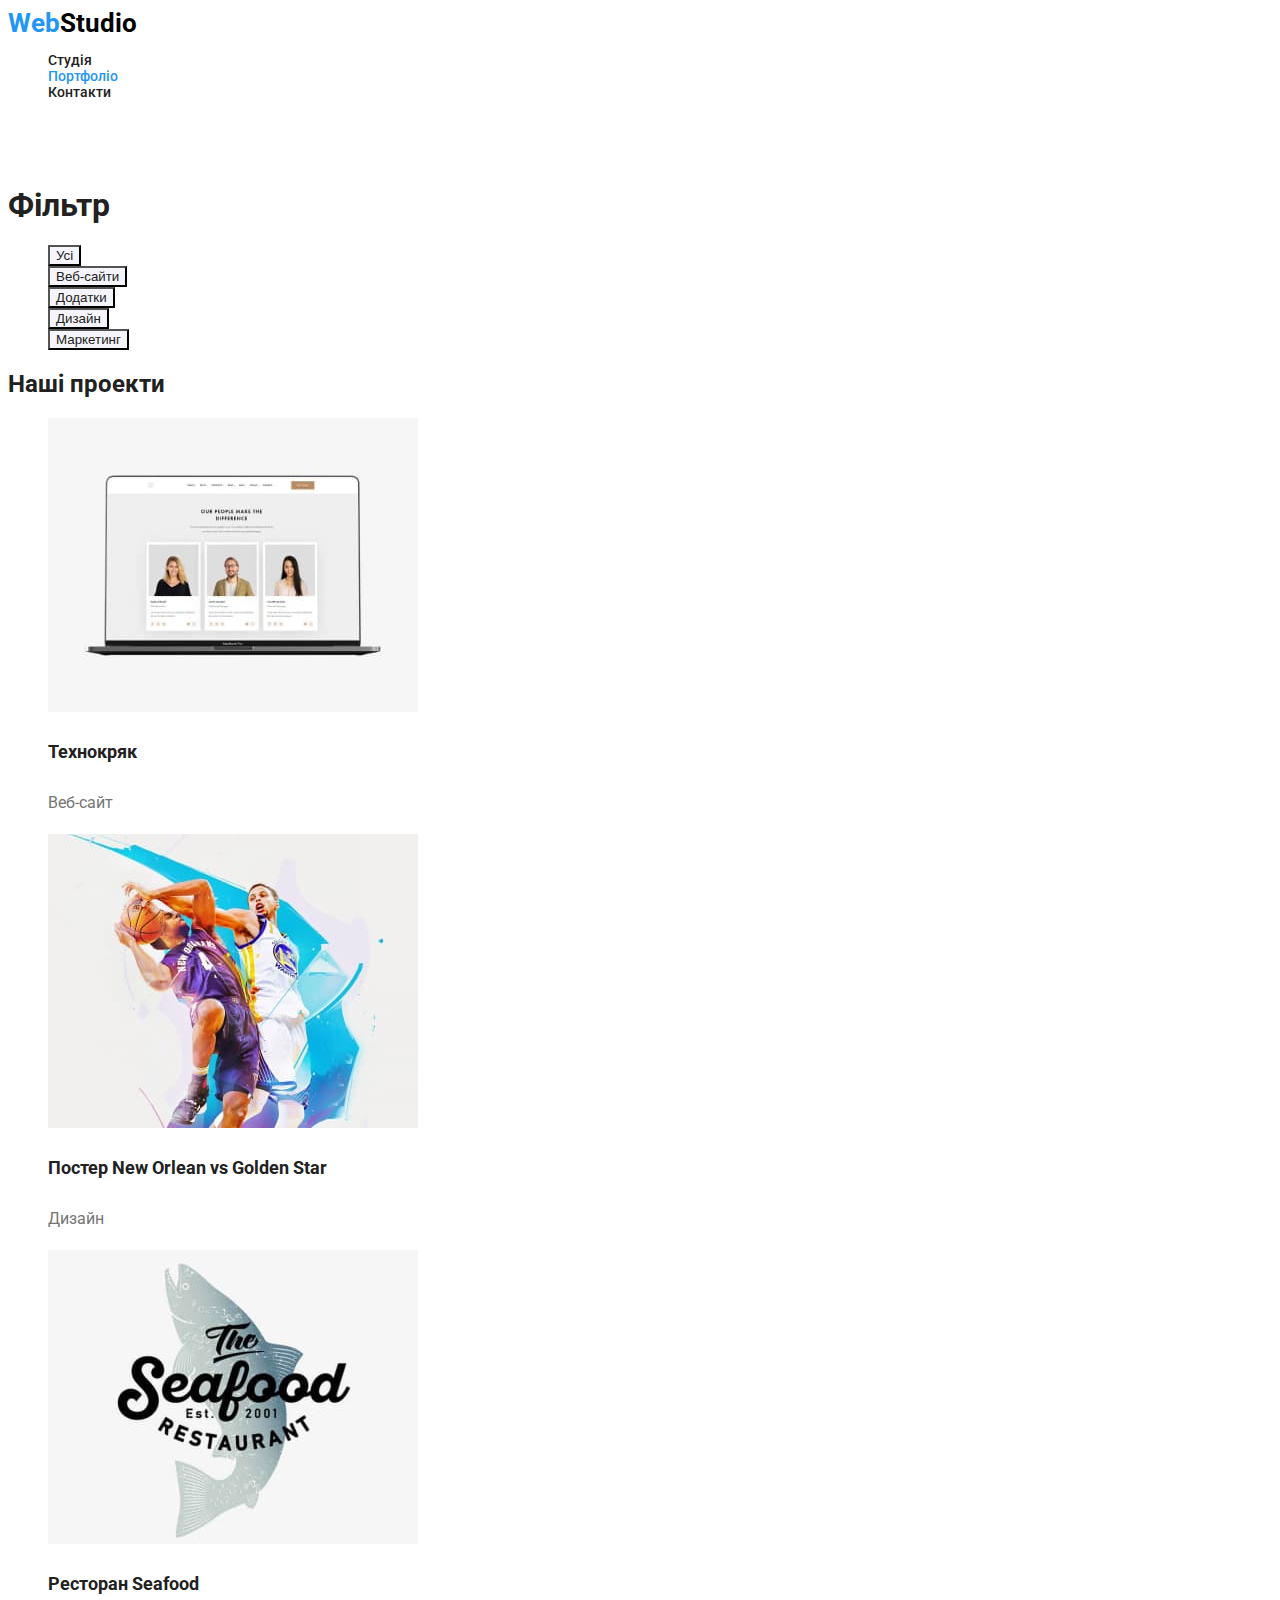
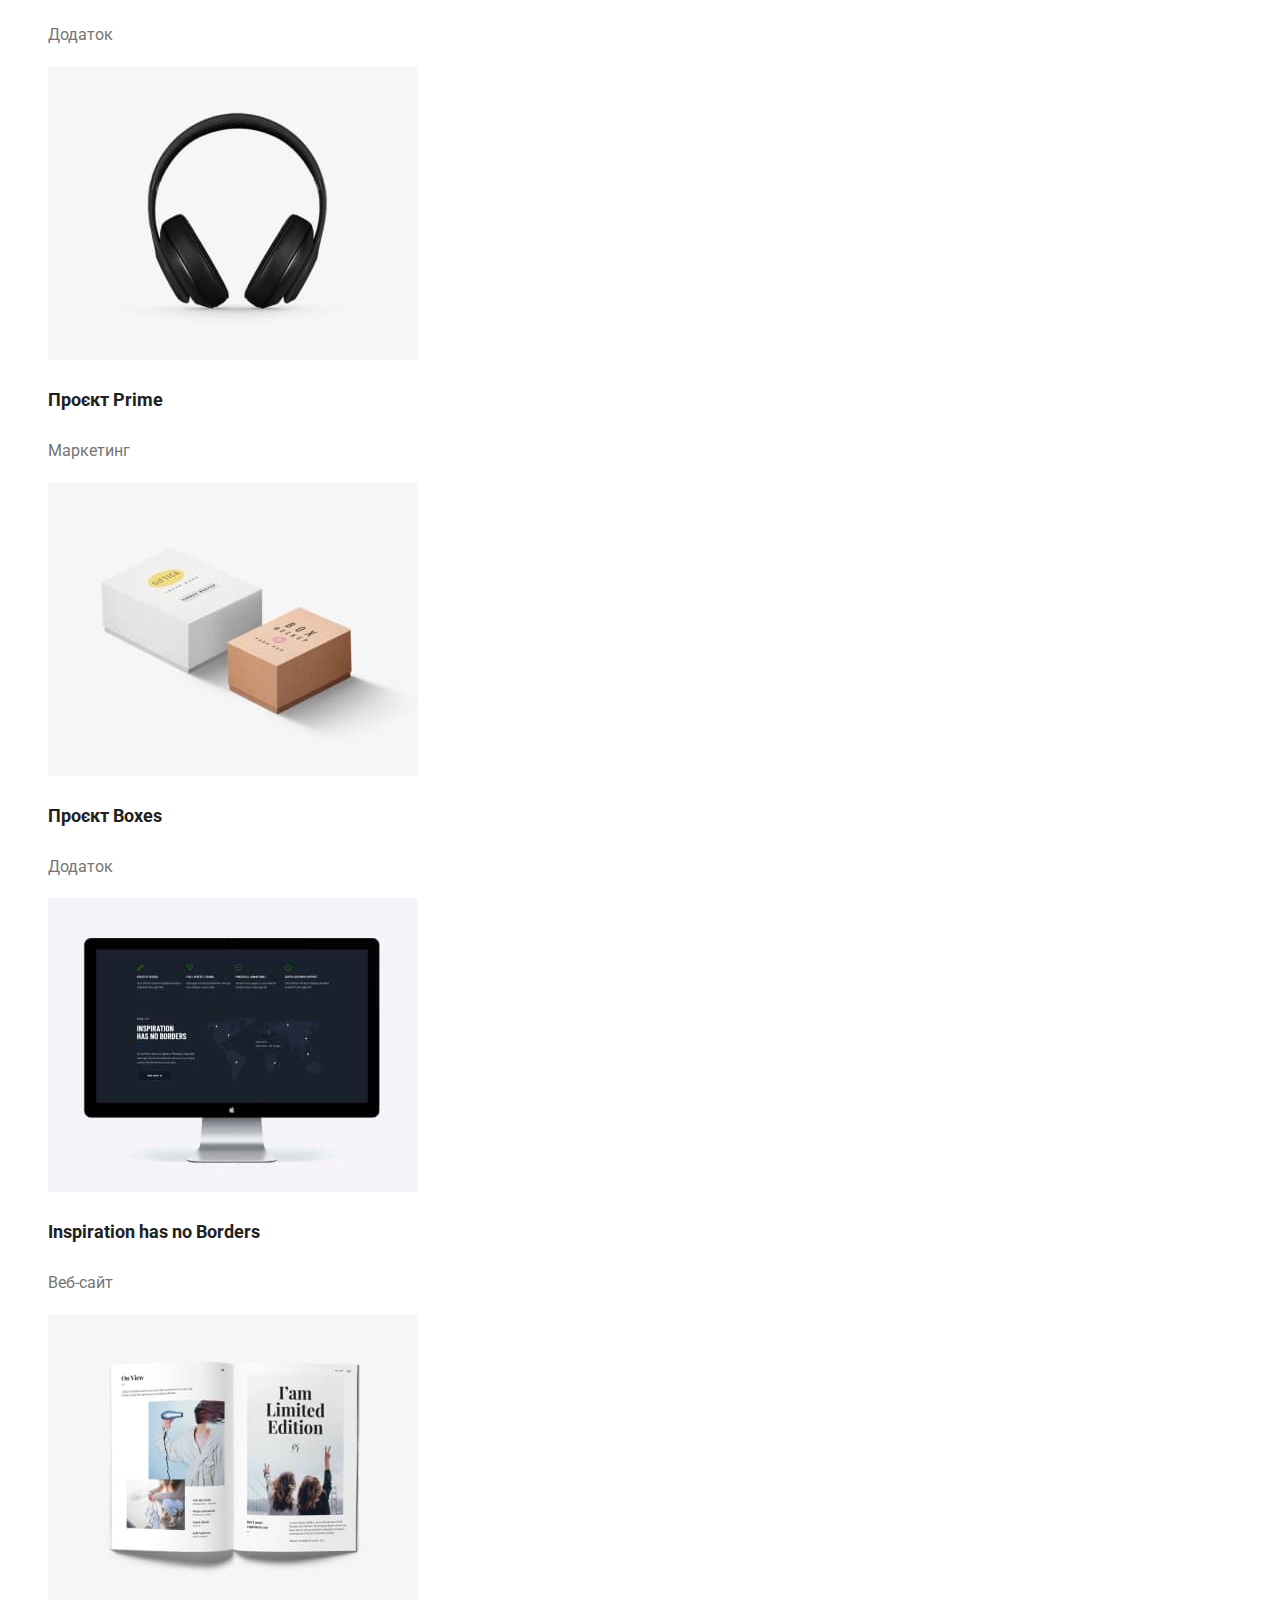
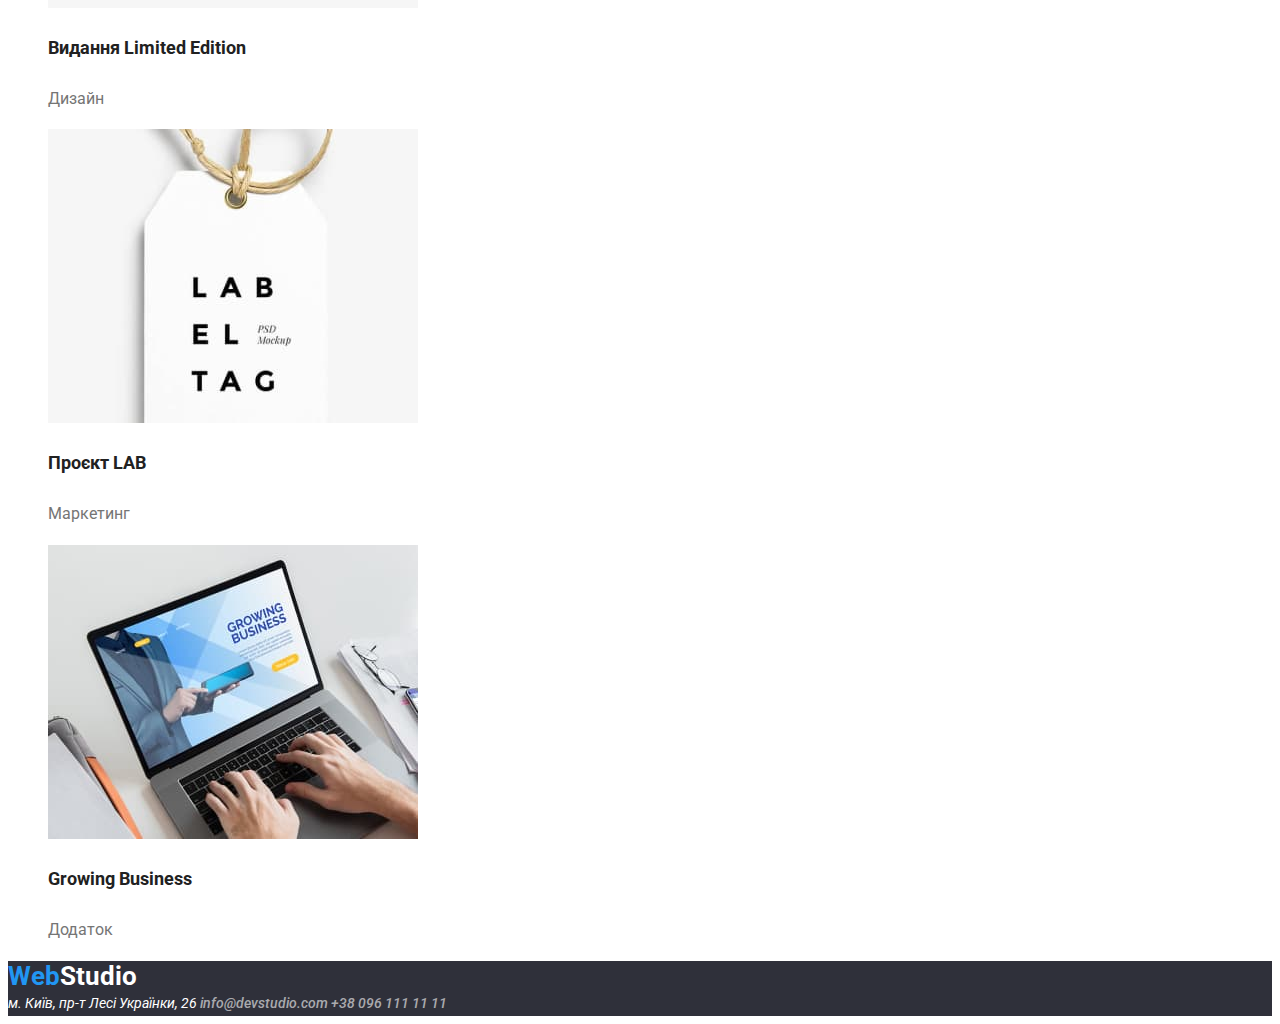
==== portfolio.html @ 1ce07286 "update" ====
<!DOCTYPE html>
<html lang="uk">
  <head>
    <meta charset="UTF-8" />
    <meta http-equiv="X-UA-Compatible" content="IE=edge" />
    <meta name="viewport" content="width=device-width, initial-scale=1.0" />
    <title>WebStudio</title>
    <link rel="preconnect" href="https://fonts.googleapis.com" />
    <link rel="preconnect" href="https://fonts.gstatic.com" crossorigin />
    <link
      href="https://fonts.googleapis.com/css2?family=Raleway:wght@700&family=Roboto:wght@400;500;700;900&display=swap"
      rel="stylesheet"
    />
    <link rel="stylesheet" href="css/styles.css" />
  </head>
  <body>
    <!-- Шапка сайта -->
    <header>
      <a class="site-name-head" href="./index.html"
        ><span class="color-name-site">Web</span>Studio
      </a>
      <nav>
        <ul class="list-nav">
          <li><a class="link-nav" href="./index.html">Студія</a></li>
          <li><a class="link-nav current" href="./portfolio.html">Портфоліо</a></li>
          <li><a class="link-nav" href="">Контакти</a></li>
        </ul>
      </nav>

      <ul class="list-cont">
        <li><a class="link-cont-mail" href="mailto:info@devstudio.com">info@devstudio.com</a></li>
        <li><a class="link-cont-tel" href="tel:+380961111111">+38 096 111 11 11</a></li>
      </ul>
    </header>

    <!-- Уникальный контент страницы -->
    <main>
      <!-- Фильтр -->
      <section class="filtr-section">
        <h1 class="filtr-title">Фільтр</h1>

        <ul class="filtr-list">
          <li><button class="filtr-btn active" type="button">Усі</button></li>
          <li><button class="filtr-btn" type="button">Веб-сайти</button></li>
          <li><button class="filtr-btn" type="button">Додатки</button></li>
          <li><button class="filtr-btn" type="button">Дизайн</button></li>
          <li><button class="filtr-btn" type="button">Маркетинг</button></li>
        </ul>
      </section>

      <!-- Наши проекти -->
      <section class="projects-section">
        <h2>Наші проекти</h2>

        <ul class="projects-list">
          <li>
            <img src="images/portfolio1.jpg" alt="Фото" width="370" />
            <h3 class="projects-subtitle">Технокряк</h3>
            <p class="projects-text">Веб-сайт</p>
          </li>
          <li>
            <img src="images/portfolio2.jpg" alt="Фото" width="370" />
            <h3 class="projects-subtitle">Постер New Orlean vs Golden Star</h3>
            <p class="projects-text">Дизайн</p>
          </li>
          <li>
            <img src="images/portfolio3.jpg" alt="Фото" width="370" />
            <h3 class="projects-subtitle">Ресторан Seafood</h3>
            <p class="projects-text">Додаток</p>
          </li>
          <li>
            <img src="images/portfolio4.jpg" alt="Фото" width="370" />
            <h3 class="projects-subtitle">Проєкт Prime</h3>
            <p class="projects-text">Маркетинг</p>
          </li>
          <li>
            <img src="images/portfolio5.jpg" alt="Фото" width="370" />
            <h3 class="projects-subtitle">Проєкт Boxes</h3>
            <p class="projects-text">Додаток</p>
          </li>
          <li>
            <img src="images/portfolio6.jpg" alt="Фото" width="370" />
            <h3 class="projects-subtitle">Inspiration has no Borders</h3>
            <p class="projects-text">Веб-сайт</p>
          </li>
          <li>
            <img src="images/portfolio7.jpg" alt="Фото" width="370" />
            <h3 class="projects-subtitle">Видання Limited Edition</h3>
            <p class="projects-text">Дизайн</p>
          </li>
          <li>
            <img src="images/portfolio8.jpg" alt="Фото" width="370" />
            <h3 class="projects-subtitle">Проєкт LAB</h3>
            <p class="projects-text">Маркетинг</p>
          </li>
          <li>
            <img src="images/portfolio9.jpg" alt="Фото" width="370" />
            <h3 class="projects-subtitle">Growing Business</h3>
            <p class="projects-text">Додаток</p>
          </li>
        </ul>
      </section>
    </main>

    <!-- Футер -->
    <footer class="page-footer">
      <a class="site-name-flooter" href="./index.html"
        ><span class="color-name-site">Web</span>Studio
      </a>

      <address class="site-address">
        м. Київ, пр-т Лесі Українки, 26

        <a class="link-cont-mail" href="mailto:info@devstudio.com">info@devstudio.com</a>

        <a class="link-cont-tel" href="tel:+380961111111">+38 096 111 11 11</a>
      </address>
    </footer>
  </body>
</html>
---- css/styles.css ----
/* основной цвет текста #212121 */
/* вторичный цвет текста #757575 */
/* акцент текста #2196F3 */
/* белый #FFFFFF */
/* цвет фона#2F303A */
/* вторичный цвет фона #F5F4FA */

:root {
  --primary-text-color: #212121;
  --seondary-text-color: #757575;
  --accent-text-color: #2196f3;
}

body {
  font-family: 'Roboto', 'Raleway', sans-serif;
  background-color: #ffffff;
  color: var(--primary-text-color);
}

/* Шапка сайта */

.page-header {
  background-color: #ffffff;
}

/* Имя сайта */

.site-name-head {
  font-weight: 700;
  font-size: 26px;
  line-height: 1.19;
  text-decoration: none;

  color: #000000;
}

.color-name-site {
  color: var(--accent-text-color);
}

/* Навигация сайта */

.list-nav {
  list-style: none;
  font-weight: 500;
  font-size: 14px;
  line-height: 1.14;
}

.link-nav {
  text-decoration: none;
  color: var(--primary-text-color);
}

.link-nav:hover,
.link-nav:focus {
  color: var(--accent-text-color);
}

.link-nav.current {
  color: var(--accent-text-color);
}

/* Контакты сайта */

.list-cont {
  list-style: none;
}

.link-cont-mail:hover,
.link-cont-tel:hover {
  color: var(--accent-text-color);
}

.link-cont-mail,
.link-cont-tel {
  font-weight: 500;
  font-size: 14px;
  line-height: 1.14;
  color: var(--seondary-text-color);
}

/* Шапка сайта/ */

/* Уникальный контент страницы */

.hero-section {
  background-color: #2f303a;
}

.hero-title {
  font-weight: 900;
  font-size: 44px;
  line-height: 1.36;
  text-align: center;

  color: #ffffff;
}

.hero-btn {
  background-color: #188ce8;
  color: #ffffff;
  cursor: pointer;
}

.hero-btn:hover {
  background-color: var(--accent-text-color);
}

/* Особености */

.features-section {
  background-color: #ffffff;
}

.features-list {
  list-style: none;
}

.features-title {
  font-weight: 700;
  font-size: 14px;
  line-height: 1.14;
  color: var(--primary-text-color);
}

.features-lead {
  font-size: 14px;
  line-height: 1.7;
  color: var(--seondary-text-color);
}

/* Чем мы занимаемся */

.benefits-section {
  background-color: #ffffff;
}

.benefits-title {
  font-weight: 700;
  font-size: 36px;
  line-height: 1.16;
  text-align: center;
  color: var(--primary-text-color);
}

.benefits-list {
  list-style: none;
}

/* Наша команда */

.team-section {
  background-color: #f5f4fa;
}

.team-title {
  font-weight: 700;
  font-size: 36px;
  line-height: 1.16;
  text-align: center;
  color: var(--primary-text-color);
}

.team-list {
  list-style: none;
}

.team-name {
  font-weight: 500;
  font-size: 16px;
  line-height: 1.18;
  color: var(--primary-text-color);
}

.team-titul {
  font-size: 16px;
  line-height: 1.18;
  color: var(--seondary-text-color);
}

/* Фильтр */

.filtr-list {
  list-style: none;
}

.filtr-btn {
  background-color: #f5f4fa;
  color: var(--primary-text-color);
  cursor: pointer;
}

.filtr-btn:hover {
  background-color: var(--accent-text-color);
  color: #ffffff;
}

/* Наши проекты */

.projects-list {
  list-style: none;
}

.projects-subtitle {
  font-weight: 700;
  font-size: 18px;
  line-height: 2;
  color: var(--primary-text-color);
}

.projects-text {
  font-size: 16px;
  line-height: 1.87;
  color: var(--seondary-text-color);
}

/* Уникальный контент страницы/ */

/* Футер */

.page-footer {
  background-color: #2f303a;
}
.site-name-flooter {
  font-weight: 700;
  font-size: 26px;
  line-height: 1.19;
  text-decoration: none;
  color: #ffffff;
}

.site-address {
  font-size: 14px;
  line-height: 1.7;
  color: #ffffff;
}

.link-cont-mail,
.link-cont-tel {
  font-size: 14px;
  line-height: 1.7;
  text-decoration: none;
  color: rgba(255, 255, 255, 0.6);
}

.link-cont-mail:hover,
.link-cont-tel:hover {
  color: #ffffff;
}

/* Футер/*/
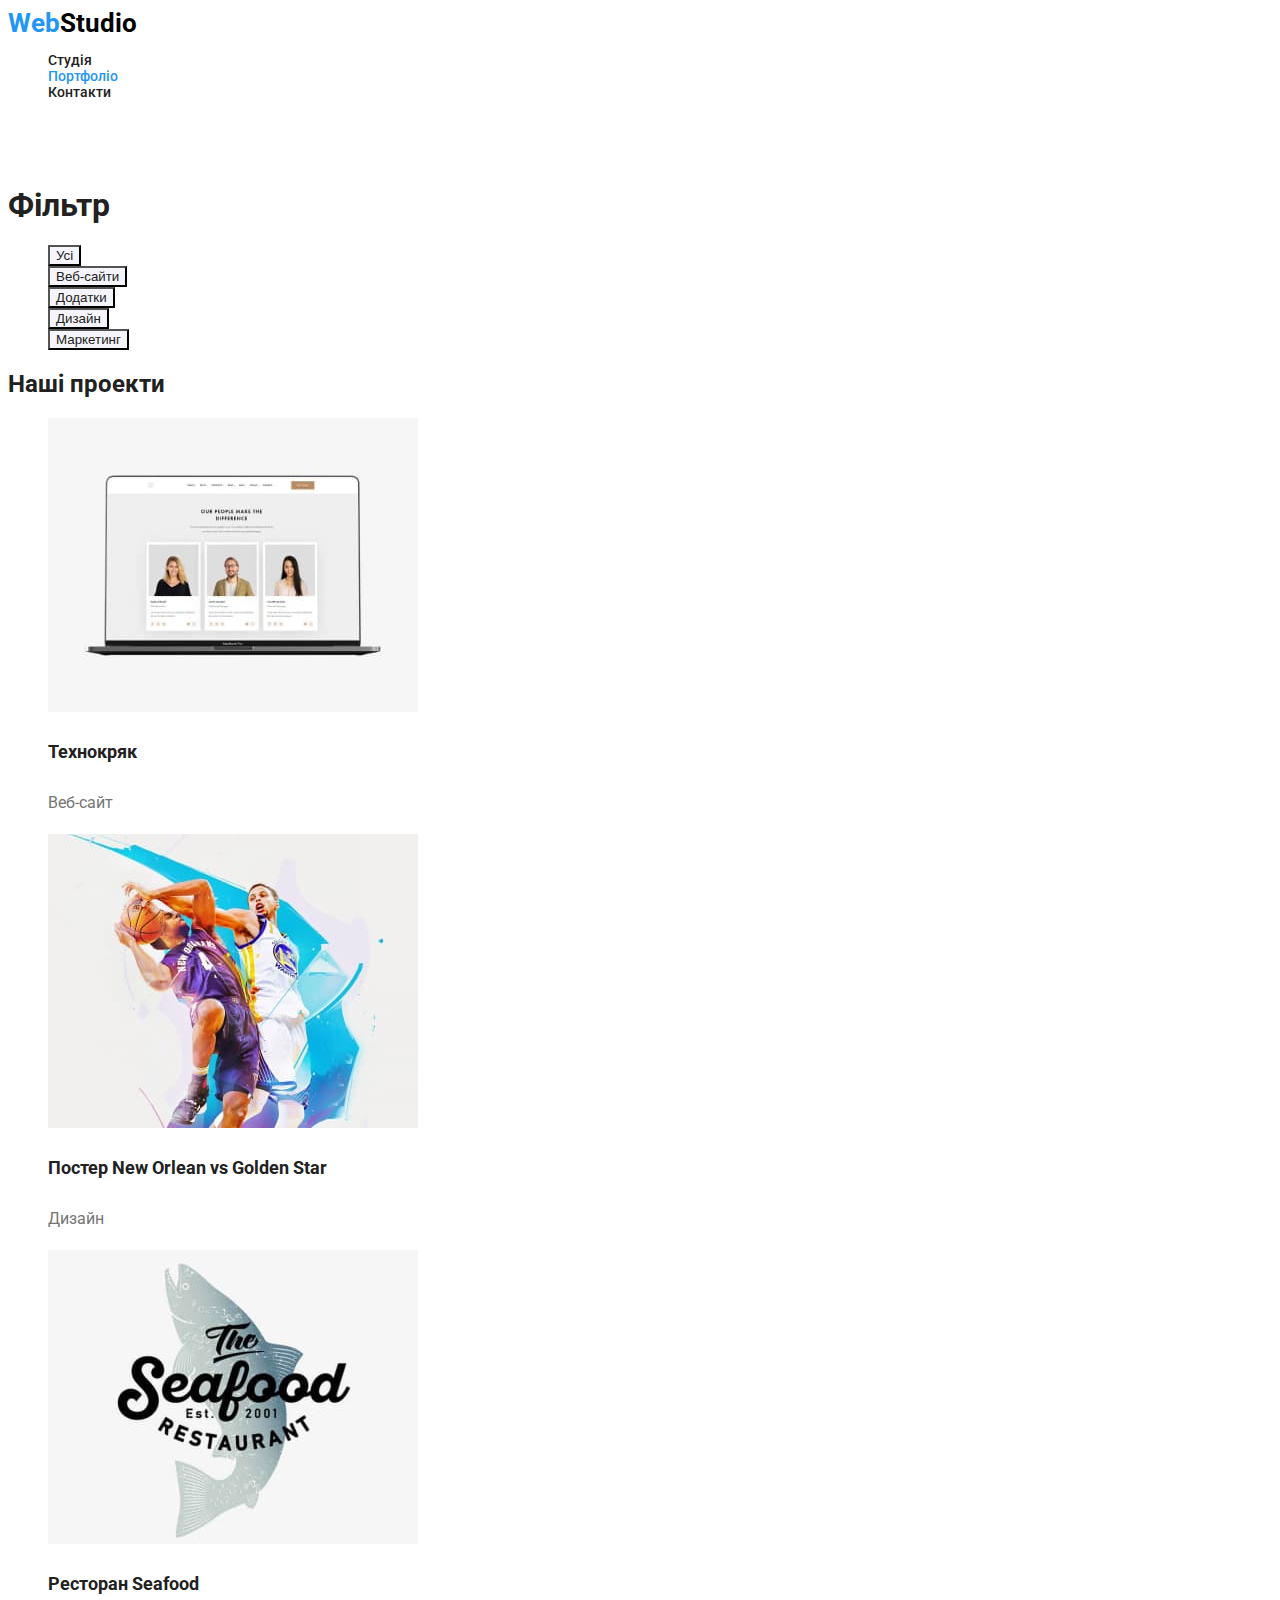
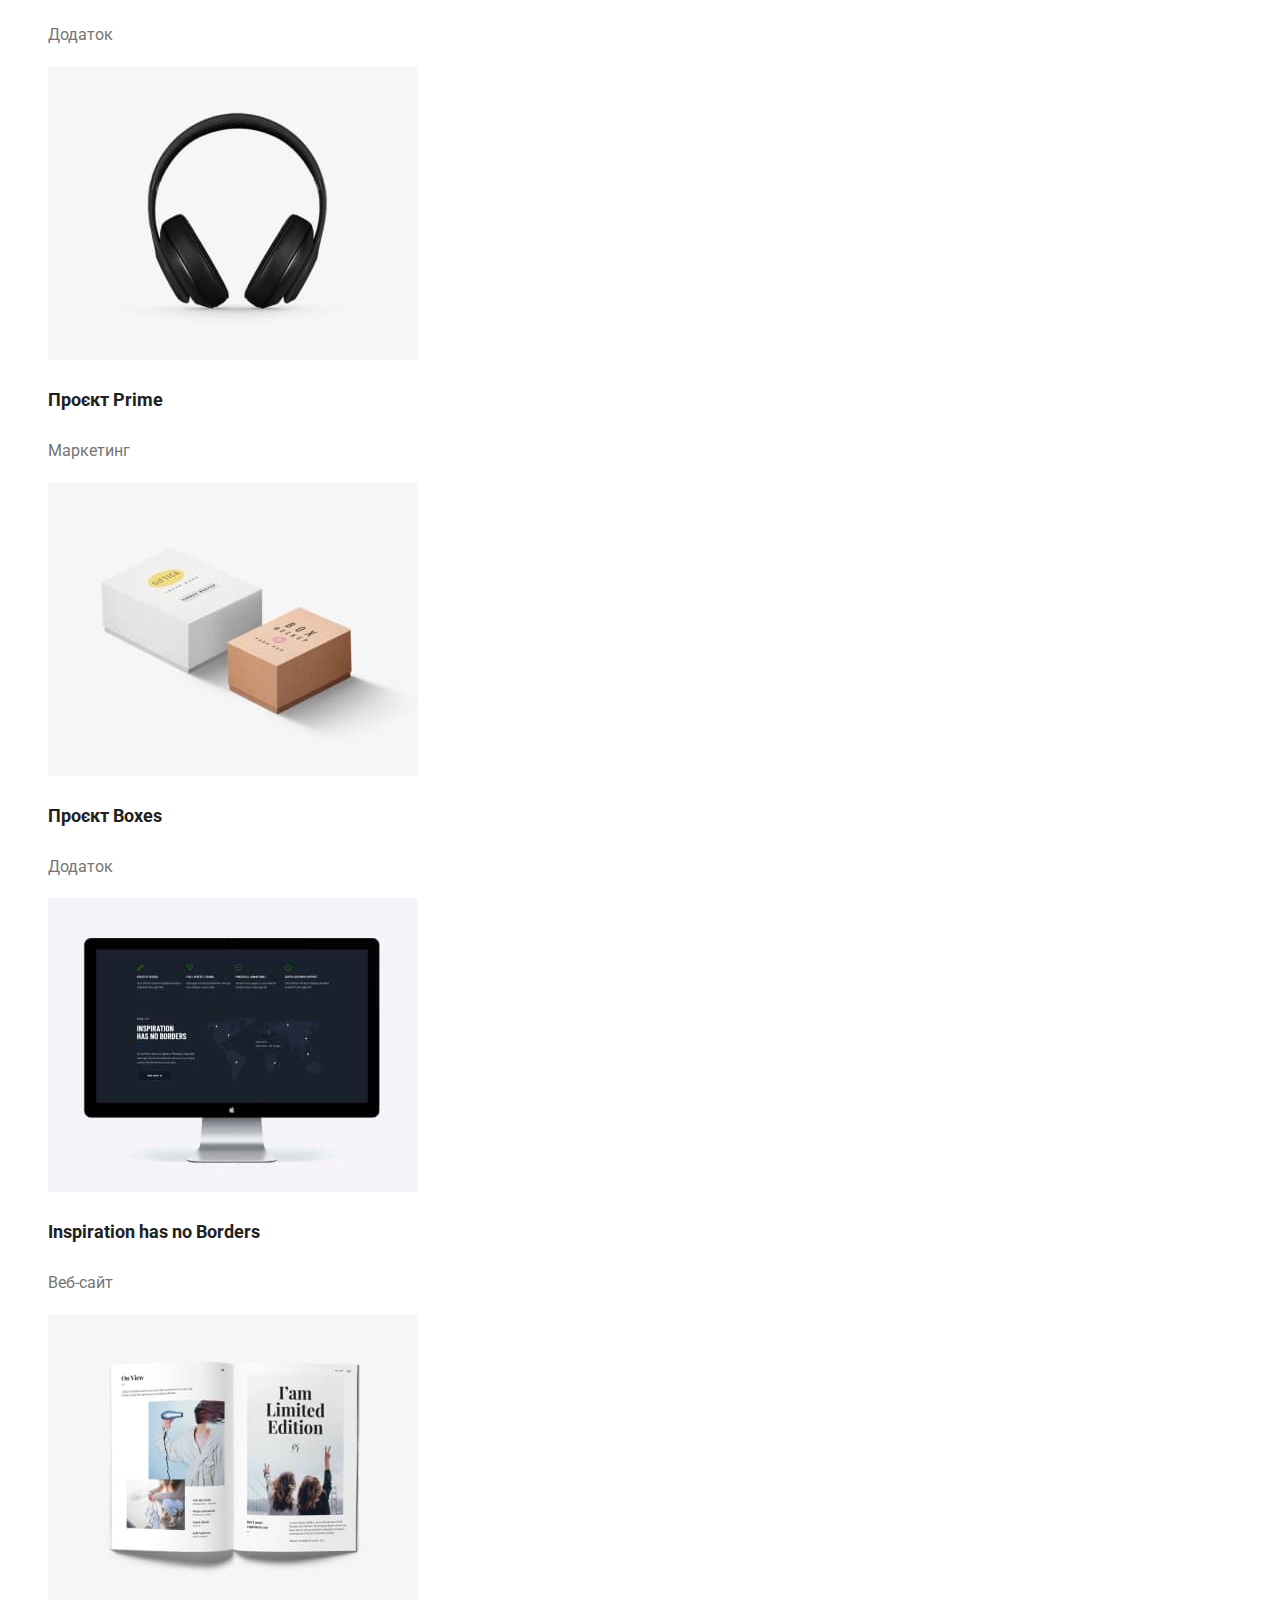
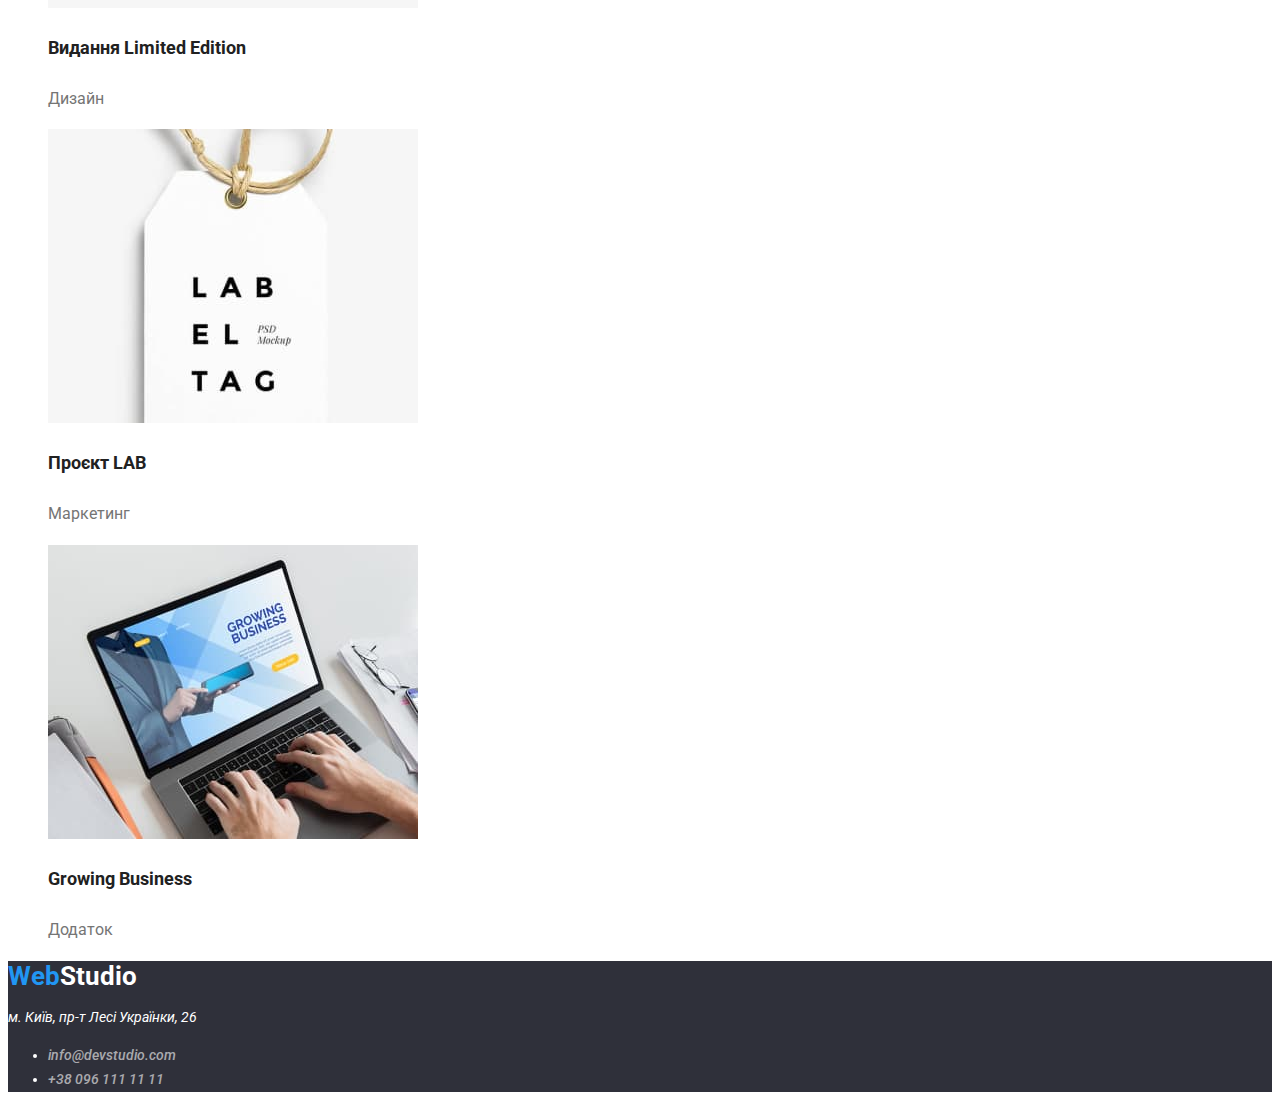
==== commit 36c8acdc: "Update portfolio.html" ====
--- a/portfolio.html
+++ b/portfolio.html
@@ -109,11 +109,11 @@
       </a>
 
       <address class="site-address">
-        м. Київ, пр-т Лесі Українки, 26
-
-        <a class="link-cont-mail" href="mailto:info@devstudio.com">info@devstudio.com</a>
-
-        <a class="link-cont-tel" href="tel:+380961111111">+38 096 111 11 11</a>
+        <p>м. Київ, пр-т Лесі Українки, 26</p>
+        <ul>
+          <li><a class="link-cont-mail" href="mailto:info@devstudio.com">info@devstudio.com</a></li>
+          <li><a class="link-cont-tel" href="tel:+380961111111">+38 096 111 11 11</a></li>
+        </ul>
       </address>
     </footer>
   </body>
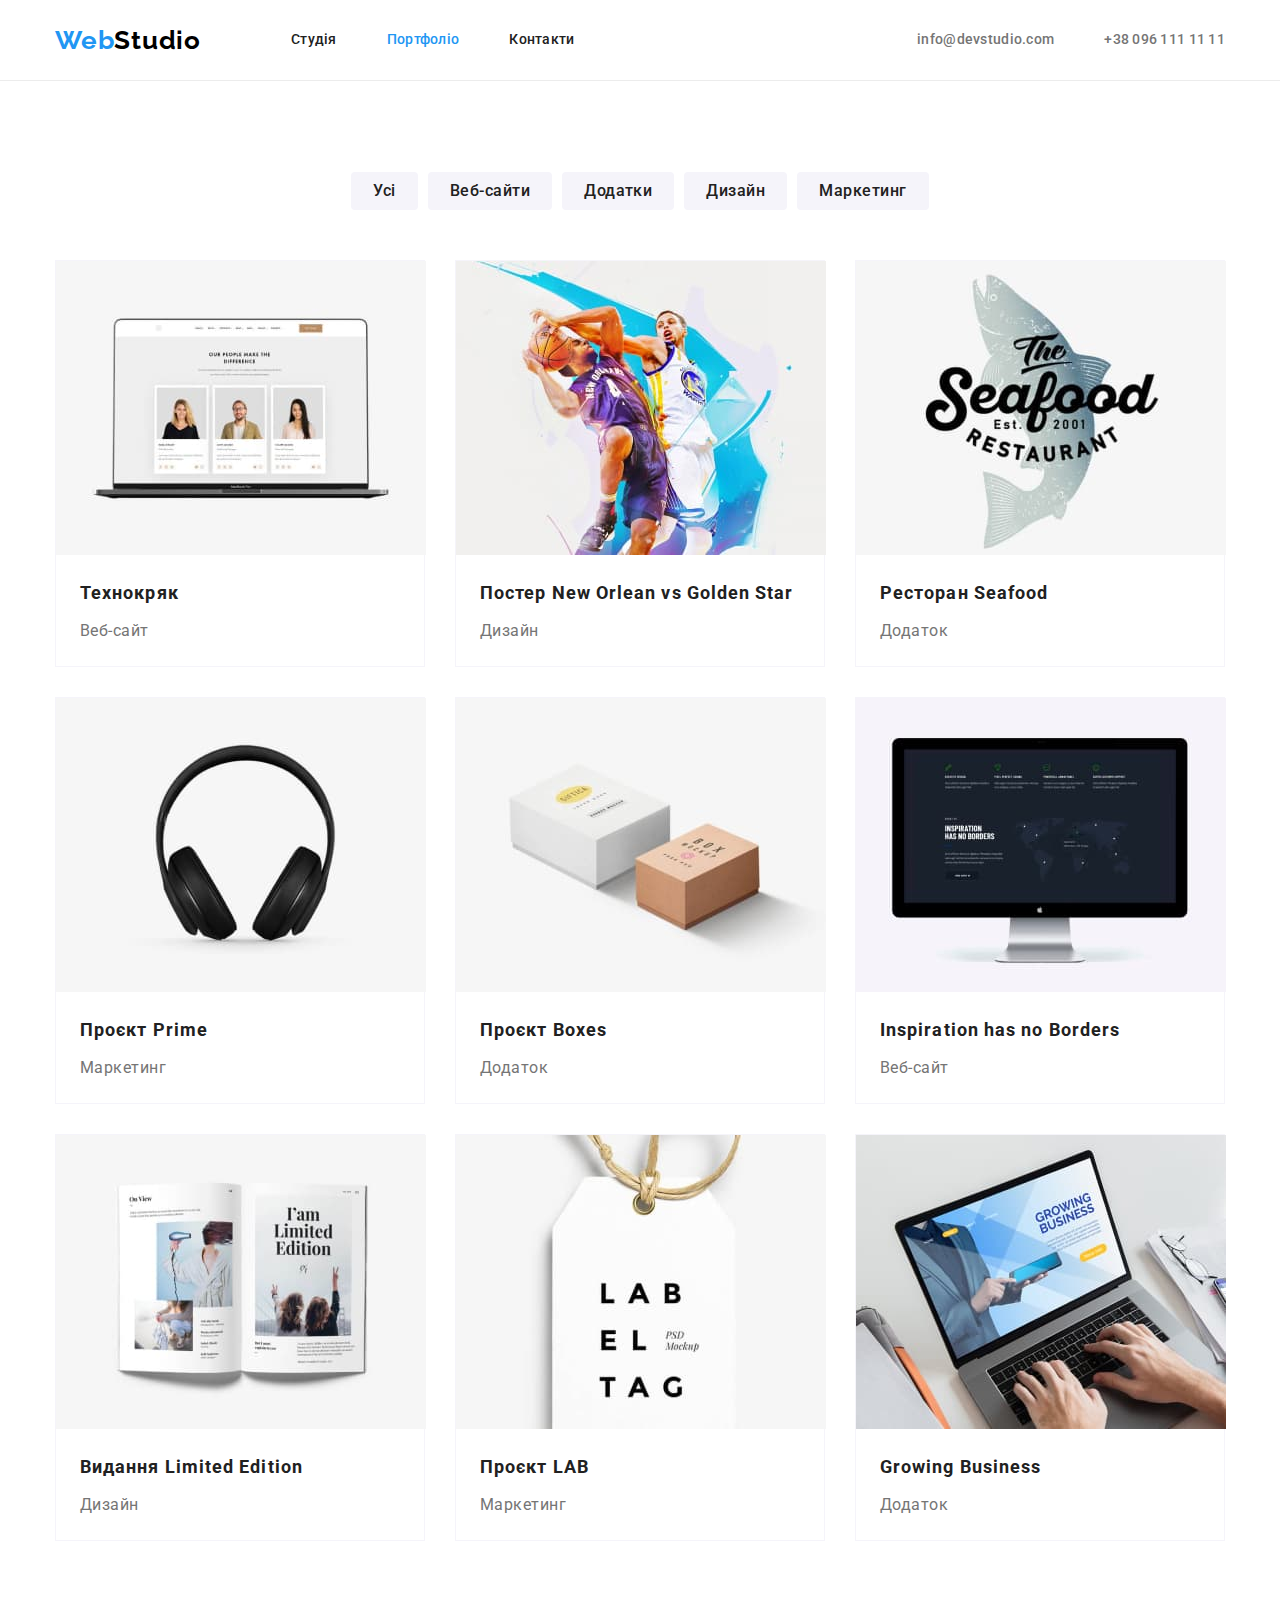
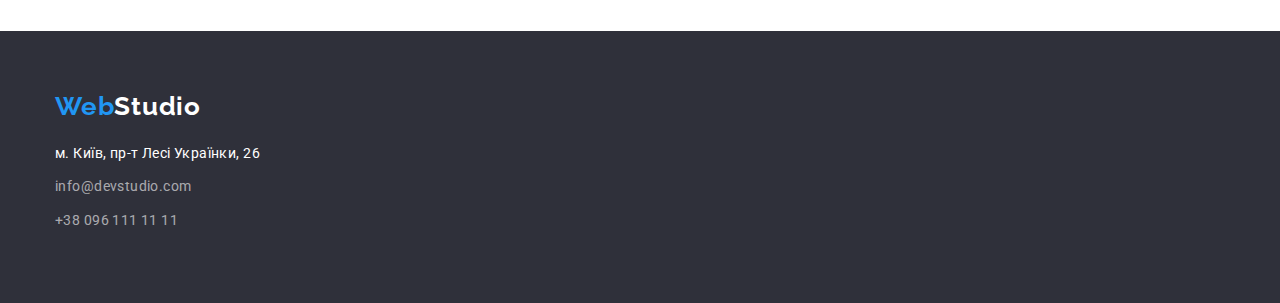
==== commit 18ed7fc3: "css studio and portfolio" ====
--- a/portfolio.html
+++ b/portfolio.html
@@ -11,110 +11,150 @@
       href="https://fonts.googleapis.com/css2?family=Raleway:wght@700&family=Roboto:wght@400;500;700;900&display=swap"
       rel="stylesheet"
     />
+    <link
+      rel="stylesheet"
+      href="https://cdnjs.cloudflare.com/ajax/libs/modern-normalize/1.1.0/modern-normalize.min.css"
+    />
     <link rel="stylesheet" href="css/styles.css" />
   </head>
   <body>
     <!-- Шапка сайта -->
-    <header>
-      <a class="site-name-head" href="./index.html"
-        ><span class="color-name-site">Web</span>Studio
-      </a>
-      <nav>
-        <ul class="list-nav">
-          <li><a class="link-nav" href="./index.html">Студія</a></li>
-          <li><a class="link-nav current" href="./portfolio.html">Портфоліо</a></li>
-          <li><a class="link-nav" href="">Контакти</a></li>
-        </ul>
-      </nav>
+    <div class="header-berder-botoom">
+      <div class="container">
+        <header class="page-header">
+          <a class="site-name-head" href="./index.html"
+            ><span class="color-name-site">Web</span>Studio
+          </a>
 
-      <ul class="list-cont">
-        <li><a class="link-cont-mail" href="mailto:info@devstudio.com">info@devstudio.com</a></li>
-        <li><a class="link-cont-tel" href="tel:+380961111111">+38 096 111 11 11</a></li>
-      </ul>
-    </header>
+          <nav class="site-nav">
+            <ul class="list-nav">
+              <li><a class="link-nav" href="./index.html">Студія</a></li>
+              <li><a class="link-nav current" href="./portfolio.html">Портфоліо</a></li>
+              <li><a class="link-nav" href="#">Контакти</a></li>
+            </ul>
+          </nav>
 
+          <ul class="list-cont">
+            <li>
+              <a class="header-cont-mail" href="mailto:info@devstudio.com">info@devstudio.com</a>
+            </li>
+            <li><a class="header-cont-tel" href="tel:+380961111111">+38 096 111 11 11</a></li>
+          </ul>
+        </header>
+      </div>
+    </div>
     <!-- Уникальный контент страницы -->
     <main>
-      <!-- Фильтр -->
-      <section class="filtr-section">
-        <h1 class="filtr-title">Фільтр</h1>
+      <!-- Портфолио -->
+      <section class="projects-section">
+        <h1 class="visually-hidden">Портфоліо</h1>
+        <div class="container">
+          <ul class="filtr-list">
+            <li><button class="filtr-btn" type="button">Усі</button></li>
+            <li><button class="filtr-btn" type="button">Веб-сайти</button></li>
+            <li><button class="filtr-btn" type="button">Додатки</button></li>
+            <li><button class="filtr-btn" type="button">Дизайн</button></li>
+            <li><button class="filtr-btn" type="button">Маркетинг</button></li>
+          </ul>
+        </div>
 
-        <ul class="filtr-list">
-          <li><button class="filtr-btn active" type="button">Усі</button></li>
-          <li><button class="filtr-btn" type="button">Веб-сайти</button></li>
-          <li><button class="filtr-btn" type="button">Додатки</button></li>
-          <li><button class="filtr-btn" type="button">Дизайн</button></li>
-          <li><button class="filtr-btn" type="button">Маркетинг</button></li>
-        </ul>
-      </section>
+        <div class="container">
+          <ul class="projects-card-set">
+            <li class="projects-items">
+              <a class="projects-link" href="#"
+                ><img class="projects-photo" src="images/portfolio1.jpg" alt="Фото" width="370" />
+                <h2 class="projects-subtitle">Технокряк</h2>
+                <p class="projects-text">Веб-сайт</p></a
+              >
+            </li>
 
-      <!-- Наши проекти -->
-      <section class="projects-section">
-        <h2>Наші проекти</h2>
+            <li class="projects-items">
+              <a class="projects-link" href="#"
+                ><img class="projects-photo" src="images/portfolio2.jpg" alt="Фото" width="370" />
+                <h2 class="projects-subtitle">Постер New Orlean vs Golden Star</h2>
+                <p class="projects-text">Дизайн</p></a
+              >
+            </li>
 
-        <ul class="projects-list">
-          <li>
-            <img src="images/portfolio1.jpg" alt="Фото" width="370" />
-            <h3 class="projects-subtitle">Технокряк</h3>
-            <p class="projects-text">Веб-сайт</p>
-          </li>
-          <li>
-            <img src="images/portfolio2.jpg" alt="Фото" width="370" />
-            <h3 class="projects-subtitle">Постер New Orlean vs Golden Star</h3>
-            <p class="projects-text">Дизайн</p>
-          </li>
-          <li>
-            <img src="images/portfolio3.jpg" alt="Фото" width="370" />
-            <h3 class="projects-subtitle">Ресторан Seafood</h3>
-            <p class="projects-text">Додаток</p>
-          </li>
-          <li>
-            <img src="images/portfolio4.jpg" alt="Фото" width="370" />
-            <h3 class="projects-subtitle">Проєкт Prime</h3>
-            <p class="projects-text">Маркетинг</p>
-          </li>
-          <li>
-            <img src="images/portfolio5.jpg" alt="Фото" width="370" />
-            <h3 class="projects-subtitle">Проєкт Boxes</h3>
-            <p class="projects-text">Додаток</p>
-          </li>
-          <li>
-            <img src="images/portfolio6.jpg" alt="Фото" width="370" />
-            <h3 class="projects-subtitle">Inspiration has no Borders</h3>
-            <p class="projects-text">Веб-сайт</p>
-          </li>
-          <li>
-            <img src="images/portfolio7.jpg" alt="Фото" width="370" />
-            <h3 class="projects-subtitle">Видання Limited Edition</h3>
-            <p class="projects-text">Дизайн</p>
-          </li>
-          <li>
-            <img src="images/portfolio8.jpg" alt="Фото" width="370" />
-            <h3 class="projects-subtitle">Проєкт LAB</h3>
-            <p class="projects-text">Маркетинг</p>
-          </li>
-          <li>
-            <img src="images/portfolio9.jpg" alt="Фото" width="370" />
-            <h3 class="projects-subtitle">Growing Business</h3>
-            <p class="projects-text">Додаток</p>
-          </li>
-        </ul>
+            <li class="projects-items">
+              <a class="projects-link" href="#"
+                ><img class="projects-photo" src="images/portfolio3.jpg" alt="Фото" width="370" />
+                <h2 class="projects-subtitle">Ресторан Seafood</h2>
+                <p class="projects-text">Додаток</p></a
+              >
+            </li>
+
+            <li class="projects-items">
+              <a class="projects-link" href="#"
+                ><img class="projects-photo" src="images/portfolio4.jpg" alt="Фото" width="370" />
+                <h2 class="projects-subtitle">Проєкт Prime</h2>
+                <p class="projects-text">Маркетинг</p></a
+              >
+            </li>
+
+            <li class="projects-items">
+              <a class="projects-link" href="#"
+                ><img class="projects-photo" src="images/portfolio5.jpg" alt="Фото" width="370" />
+                <h2 class="projects-subtitle">Проєкт Boxes</h2>
+                <p class="projects-text">Додаток</p></a
+              >
+            </li>
+
+            <li class="projects-items">
+              <a class="projects-link" href="#"
+                ><img class="projects-photo" src="images/portfolio6.jpg" alt="Фото" width="370" />
+                <h2 class="projects-subtitle">Inspiration has no Borders</h2>
+                <p class="projects-text">Веб-сайт</p></a
+              >
+            </li>
+
+            <li class="projects-items">
+              <a class="projects-link" href="#"
+                ><img class="projects-photo" src="images/portfolio7.jpg" alt="Фото" width="370" />
+                <h2 class="projects-subtitle">Видання Limited Edition</h2>
+                <p class="projects-text">Дизайн</p></a
+              >
+            </li>
+
+            <li class="projects-items">
+              <a class="projects-link" href="#"
+                ><img class="projects-photo" src="images/portfolio8.jpg" alt="Фото" width="370" />
+                <h2 class="projects-subtitle">Проєкт LAB</h2>
+                <p class="projects-text">Маркетинг</p></a
+              >
+            </li>
+
+            <li class="projects-items">
+              <a class="projects-link" href="#"
+                ><img class="projects-photo" src="images/portfolio9.jpg" alt="Фото" width="370" />
+                <h2 class="projects-subtitle">Growing Business</h2>
+                <p class="projects-text">Додаток</p></a
+              >
+            </li>
+          </ul>
+        </div>
       </section>
     </main>
 
     <!-- Футер -->
     <footer class="page-footer">
-      <a class="site-name-flooter" href="./index.html"
-        ><span class="color-name-site">Web</span>Studio
-      </a>
+      <div class="container">
+        <a class="site-name-flooter" href="./index.html"
+          ><span class="color-name-site">Web</span>Studio
+        </a>
 
-      <address class="site-address">
-        <p>м. Київ, пр-т Лесі Українки, 26</p>
-        <ul>
-          <li><a class="link-cont-mail" href="mailto:info@devstudio.com">info@devstudio.com</a></li>
-          <li><a class="link-cont-tel" href="tel:+380961111111">+38 096 111 11 11</a></li>
-        </ul>
-      </address>
+        <address class="address-items">
+          <p class="site-address">м. Київ, пр-т Лесі Українки, 26</p>
+          <ul class="list-footer">
+            <li class="item-footer">
+              <a class="footer-cont-mail" href="mailto:info@devstudio.com">info@devstudio.com</a>
+            </li>
+            <li class="item-footer">
+              <a class="footer-cont-tel" href="tel:+380961111111">+38 096 111 11 11</a>
+            </li>
+          </ul>
+        </address>
+      </div>
     </footer>
   </body>
 </html>
--- a/css/styles.css
+++ b/css/styles.css
@@ -5,33 +5,82 @@
 /* цвет фона#2F303A */
 /* вторичный цвет фона #F5F4FA */
 
+*,
+*::before,
+*::after {
+  box-sizing: border-box;
+  margin: 0;
+  padding: 0;
+}
+
 :root {
   --primary-text-color: #212121;
   --seondary-text-color: #757575;
   --accent-text-color: #2196f3;
+  --primary-white-color: #ffffff;
+  --primary-black-color: #000000;
+  --hero-bg-color: #2f303a;
+  --hero-btn-color: #188ce8;
+  --primary-bg-color: #f5f4fa;
+  --footer-bg-color: #2f303a;
+  --primary-border-bottom: #ececec;
+  --card-set-gap: 30px;
 }
 
 body {
-  font-family: 'Roboto', 'Raleway', sans-serif;
-  background-color: #ffffff;
-  color: var(--primary-text-color);
-}
+  font-family: 'Roboto', sans-serif;
+
+  background-color: var(--primary-white-color);
+  color: var(--primary-text-color);
+}
+
+.visually-hidden {
+  white-space: nowrap;
+  width: 1px;
+  height: 1px;
+  overflow: hidden;
+  border: 0;
+  padding: 0;
+  clip: rect(0 0 0 0);
+  clip-path: inset(50%);
+}
+
+.container {
+  width: 1200px;
+  margin: 0 auto;
+  padding: 0 15px;
+}
+
+/* * {
+  outline: 1px solid tomato;
+} */
 
 /* Шапка сайта */
 
+.header-berder-botoom {
+  border-bottom: 1px solid var(--primary-border-bottom);
+}
+
 .page-header {
-  background-color: #ffffff;
+  display: flex;
+  flex-direction: row;
+  align-items: center;
+  height: 80px;
+
+  background-color: var(--primary-white-color);
 }
 
 /* Имя сайта */
 
 .site-name-head {
+  font-family: 'Raleway';
   font-weight: 700;
   font-size: 26px;
   line-height: 1.19;
-  text-decoration: none;
-
-  color: #000000;
+  letter-spacing: 0.03em;
+  text-decoration: none;
+
+  color: var(--primary-black-color);
 }
 
 .color-name-site {
@@ -40,15 +89,27 @@
 
 /* Навигация сайта */
 
+.site-nav {
+  margin-left: 90px;
+}
+
 .list-nav {
+  display: flex;
+  flex-direction: row;
+  list-style: none;
+
+  gap: 50px;
+}
+
+.link-nav {
+  display: block;
   list-style: none;
   font-weight: 500;
   font-size: 14px;
   line-height: 1.14;
-}
-
-.link-nav {
-  text-decoration: none;
+  letter-spacing: 0.02em;
+  text-decoration: none;
+
   color: var(--primary-text-color);
 }
 
@@ -64,76 +125,117 @@
 /* Контакты сайта */
 
 .list-cont {
-  list-style: none;
-}
-
-.link-cont-mail:hover,
-.link-cont-tel:hover {
+  display: flex;
+  flex-direction: row;
+  margin-left: auto;
+  gap: 50px;
+  list-style: none;
+}
+
+.header-cont-mail,
+.header-cont-tel {
+  display: block;
+  text-decoration: none;
+  font-weight: 500;
+  font-size: 14px;
+  line-height: 1.14;
+  letter-spacing: 0.02em;
+
+  color: var(--seondary-text-color);
+}
+
+.header-cont-mail:hover,
+.header-cont-tel:hover {
   color: var(--accent-text-color);
 }
 
-.link-cont-mail,
-.link-cont-tel {
-  font-weight: 500;
-  font-size: 14px;
-  line-height: 1.14;
-  color: var(--seondary-text-color);
-}
-
 /* Шапка сайта/ */
 
 /* Уникальный контент страницы */
 
 .hero-section {
-  background-color: #2f303a;
+  display: flex;
+  flex-direction: column;
+  justify-content: center;
+  align-items: center;
+  height: 600px;
+
+  background-color: var(--hero-bg-color);
 }
 
 .hero-title {
+  width: 700px;
   font-weight: 900;
   font-size: 44px;
   line-height: 1.36;
+  letter-spacing: 0.06em;
+  margin-bottom: 30px;
+
   text-align: center;
-
-  color: #ffffff;
+  text-transform: uppercase;
+
+  color: var(--primary-white-color);
 }
 
 .hero-btn {
-  background-color: #188ce8;
-  color: #ffffff;
+  padding: 10px 32px;
+  font-weight: 700;
+  font-size: 16px;
+  line-height: 1.9;
+  letter-spacing: 0.06em;
+
+  border: none;
+  border-radius: 4px;
   cursor: pointer;
+
+  background-color: var(--accent-text-color);
+  color: var(--primary-white-color);
 }
 
 .hero-btn:hover {
-  background-color: var(--accent-text-color);
+  background-color: var(--hero-btn-color);
 }
 
 /* Особености */
 
 .features-section {
-  background-color: #ffffff;
+  margin-top: 90px;
+
+  background-color: var(--primary-white-color);
 }
 
 .features-list {
-  list-style: none;
+  display: flex;
+  flex-direction: row;
+  justify-content: space-between;
+  list-style: none;
+  gap: 30px;
 }
 
 .features-title {
+  margin-bottom: 10px;
   font-weight: 700;
   font-size: 14px;
   line-height: 1.14;
+  letter-spacing: 0.03em;
+
   color: var(--primary-text-color);
 }
 
 .features-lead {
   font-size: 14px;
   line-height: 1.7;
+  letter-spacing: 0.03em;
+
   color: var(--seondary-text-color);
 }
 
 /* Чем мы занимаемся */
 
 .benefits-section {
-  background-color: #ffffff;
+  margin-top: 90px;
+
+  background-color: var(--primary-white-color);
 }
 
 .benefits-title {
@@ -141,17 +243,31 @@
   font-size: 36px;
   line-height: 1.16;
   text-align: center;
+  letter-spacing: 0.03em;
+
   color: var(--primary-text-color);
 }
 
 .benefits-list {
-  list-style: none;
+  display: flex;
+  flex-direction: row;
+  gap: 30px;
+  margin-top: 50px;
+  list-style: none;
+}
+
+.benefits-photo {
+  display: block;
 }
 
 /* Наша команда */
 
 .team-section {
-  background-color: #f5f4fa;
+  margin-top: 90px;
+  padding-top: 90px;
+  padding-bottom: 90px;
+
+  background-color: var(--primary-bg-color);
 }
 
 .team-title {
@@ -159,59 +275,135 @@
   font-size: 36px;
   line-height: 1.16;
   text-align: center;
+  letter-spacing: 0.03em;
+
   color: var(--primary-text-color);
 }
 
 .team-list {
-  list-style: none;
+  margin-top: 50px;
+  display: flex;
+  flex-direction: row;
+  gap: 30px;
+  list-style: none;
+}
+
+.team-item {
+  width: 270px;
+
+  background-color: var(--primary-white-color);
+  box-shadow: 0px 1px 3px rgba(0, 0, 0, 0.12), 0px 1px 1px rgba(0, 0, 0, 0.14),
+    0px 2px 1px rgba(0, 0, 0, 0.2);
+  border-radius: 0px 0px 4px 4px;
+}
+
+.team-photo {
+  margin-bottom: 30px;
 }
 
 .team-name {
   font-weight: 500;
   font-size: 16px;
   line-height: 1.18;
+  letter-spacing: 0.03em;
+  margin-bottom: 10px;
+  text-align: center;
+
   color: var(--primary-text-color);
 }
 
 .team-titul {
   font-size: 16px;
   line-height: 1.18;
+  letter-spacing: 0.03em;
+  margin-bottom: 30px;
+  text-align: center;
+
   color: var(--seondary-text-color);
 }
 
-/* Фильтр */
+/* Портфолио */
+
+.projects-section {
+  margin-top: 90px;
+  margin-bottom: 90px;
+}
 
 .filtr-list {
   list-style: none;
+  padding-bottom: 50px;
+  display: flex;
+  justify-content: center;
+  gap: 10px;
 }
 
 .filtr-btn {
-  background-color: #f5f4fa;
-  color: var(--primary-text-color);
+  font-weight: 500;
+  font-size: 16px;
+  line-height: 1.62;
+  letter-spacing: 0.03em;
   cursor: pointer;
+  border: none;
+  border-radius: 4px;
+  padding: 6px 22px;
+
+  background-color: var(--primary-bg-color);
+  color: var(--primary-text-color);
 }
 
 .filtr-btn:hover {
   background-color: var(--accent-text-color);
-  color: #ffffff;
-}
-
-/* Наши проекты */
-
-.projects-list {
-  list-style: none;
+  color: var(--primary-white-color);
+}
+
+.projects-card-set {
+  padding: 0;
+  margin: 0;
+  list-style: none;
+  display: flex;
+  flex-wrap: wrap;
+  gap: 30px;
+}
+
+.projects-items {
+  max-width: 370px;
+  border: 1px solid var(--primary-bg-color);
+}
+
+.projects-items:hover {
+  box-shadow: 0px 1px 1px rgba(0, 0, 0, 0.12), 0px 4px 4px rgba(0, 0, 0, 0.06),
+    1px 4px 6px rgba(0, 0, 0, 0.16);
+}
+
+.projects-link {
+  text-decoration: none;
+}
+
+.projects-photo {
+  display: block;
+  margin-bottom: 20px;
 }
 
 .projects-subtitle {
   font-weight: 700;
   font-size: 18px;
   line-height: 2;
+  letter-spacing: 0.06em;
+  margin-left: 24px;
+  margin-right: 24px;
+  margin-bottom: 5px;
+
   color: var(--primary-text-color);
 }
 
 .projects-text {
   font-size: 16px;
   line-height: 1.87;
+  letter-spacing: 0.03em;
+  margin-left: 24px;
+  margin-right: 24px;
+  margin-bottom: 20px;
+
   color: var(--seondary-text-color);
 }
 
@@ -220,33 +412,57 @@
 /* Футер */
 
 .page-footer {
-  background-color: #2f303a;
+  padding-top: 60px;
+
+  padding-bottom: 60px;
+
+  background-color: var(--footer-bg-color);
 }
 .site-name-flooter {
+  display: inline-block;
+  font-family: 'Raleway';
   font-weight: 700;
   font-size: 26px;
   line-height: 1.19;
   text-decoration: none;
-  color: #ffffff;
+  margin-bottom: 20px;
+  width: 145px;
+  letter-spacing: 0.03em;
+
+  color: var(--primary-white-color);
+}
+
+.address-items {
+  width: 230px;
+  font-style: normal;
 }
 
 .site-address {
   font-size: 14px;
   line-height: 1.7;
-  color: #ffffff;
-}
-
-.link-cont-mail,
-.link-cont-tel {
+  letter-spacing: 0.03em;
+  margin-bottom: 10px;
+
+  color: var(--primary-white-color);
+}
+
+.list-footer {
+  list-style: none;
+}
+
+.item-footer {
+  margin-bottom: 10px;
+}
+
+.footer-cont-mail,
+.footer-cont-tel {
+  display: block;
   font-size: 14px;
   line-height: 1.7;
   text-decoration: none;
+  letter-spacing: 0.03em;
+
   color: rgba(255, 255, 255, 0.6);
 }
 
-.link-cont-mail:hover,
-.link-cont-tel:hover {
-  color: #ffffff;
-}
-
 /* Футер/*/
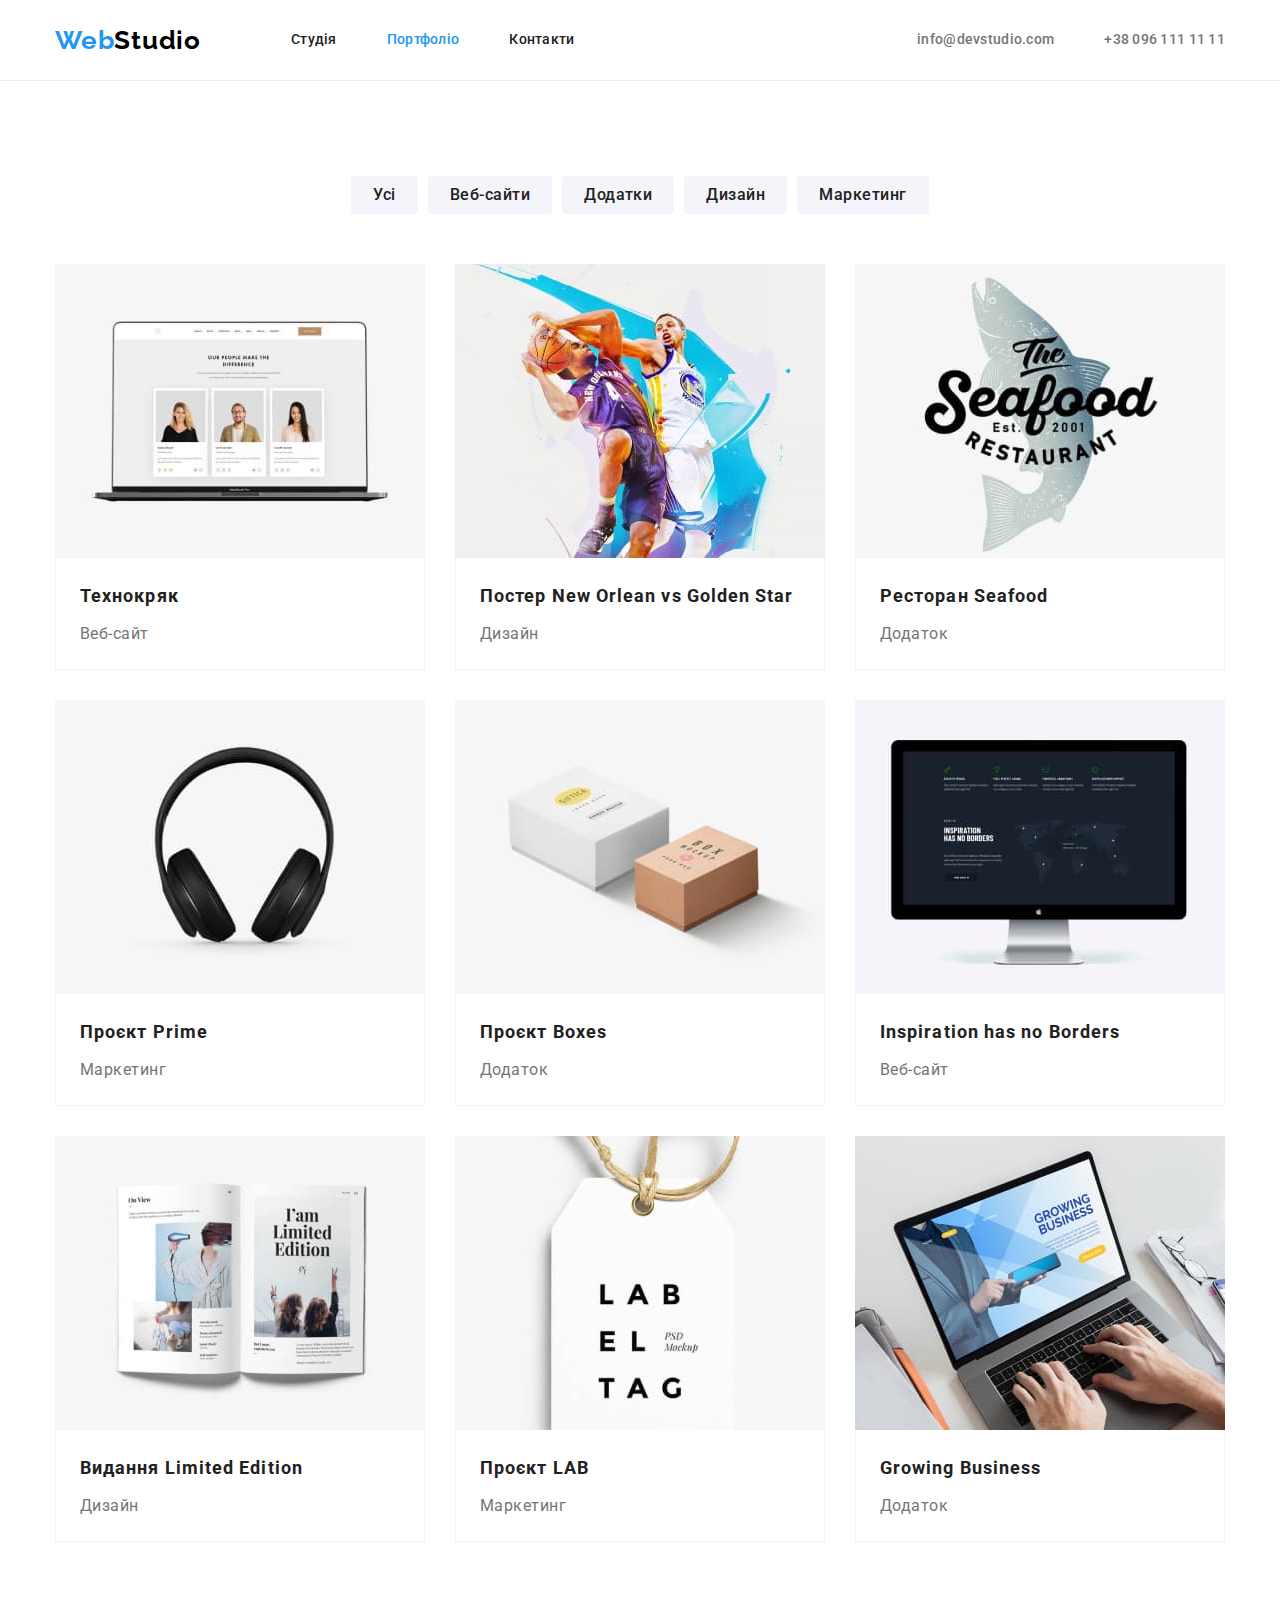
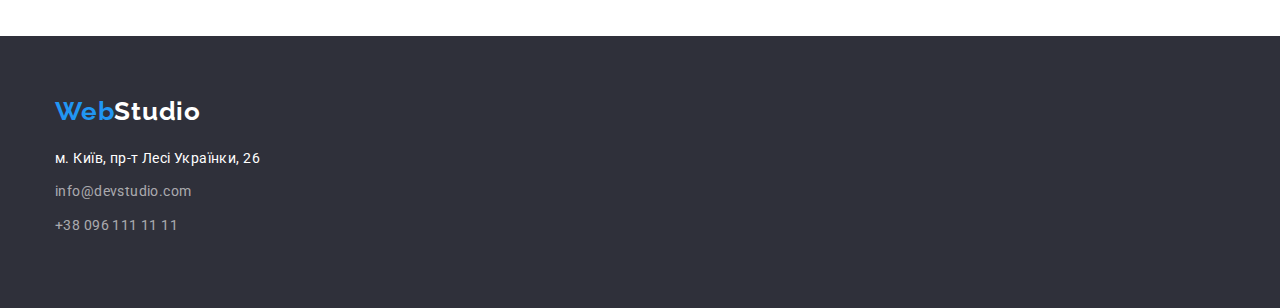
==== commit fea86d02: "fix" ====
--- a/portfolio.html
+++ b/portfolio.html
@@ -63,72 +63,90 @@
             <li class="projects-items">
               <a class="projects-link" href="#"
                 ><img class="projects-photo" src="images/portfolio1.jpg" alt="Фото" width="370" />
-                <h2 class="projects-subtitle">Технокряк</h2>
-                <p class="projects-text">Веб-сайт</p></a
+                <div class="card-text">
+                  <h2 class="projects-subtitle">Технокряк</h2>
+                  <p class="projects-text">Веб-сайт</p>
+                </div></a
               >
             </li>
 
             <li class="projects-items">
               <a class="projects-link" href="#"
                 ><img class="projects-photo" src="images/portfolio2.jpg" alt="Фото" width="370" />
-                <h2 class="projects-subtitle">Постер New Orlean vs Golden Star</h2>
-                <p class="projects-text">Дизайн</p></a
+                <div class="card-text">
+                  <h2 class="projects-subtitle">Постер New Orlean vs Golden Star</h2>
+                  <p class="projects-text">Дизайн</p>
+                </div></a
               >
             </li>
 
             <li class="projects-items">
               <a class="projects-link" href="#"
                 ><img class="projects-photo" src="images/portfolio3.jpg" alt="Фото" width="370" />
-                <h2 class="projects-subtitle">Ресторан Seafood</h2>
-                <p class="projects-text">Додаток</p></a
+                <div class="card-text">
+                  <h2 class="projects-subtitle">Ресторан Seafood</h2>
+                  <p class="projects-text">Додаток</p>
+                </div></a
               >
             </li>
 
             <li class="projects-items">
               <a class="projects-link" href="#"
                 ><img class="projects-photo" src="images/portfolio4.jpg" alt="Фото" width="370" />
-                <h2 class="projects-subtitle">Проєкт Prime</h2>
-                <p class="projects-text">Маркетинг</p></a
+                <div class="card-text">
+                  <h2 class="projects-subtitle">Проєкт Prime</h2>
+                  <p class="projects-text">Маркетинг</p>
+                </div></a
               >
             </li>
 
             <li class="projects-items">
               <a class="projects-link" href="#"
                 ><img class="projects-photo" src="images/portfolio5.jpg" alt="Фото" width="370" />
-                <h2 class="projects-subtitle">Проєкт Boxes</h2>
-                <p class="projects-text">Додаток</p></a
+                <div class="card-text">
+                  <h2 class="projects-subtitle">Проєкт Boxes</h2>
+                  <p class="projects-text">Додаток</p>
+                </div></a
               >
             </li>
 
             <li class="projects-items">
               <a class="projects-link" href="#"
                 ><img class="projects-photo" src="images/portfolio6.jpg" alt="Фото" width="370" />
-                <h2 class="projects-subtitle">Inspiration has no Borders</h2>
-                <p class="projects-text">Веб-сайт</p></a
+                <div class="card-text">
+                  <h2 class="projects-subtitle">Inspiration has no Borders</h2>
+                  <p class="projects-text">Веб-сайт</p>
+                </div></a
               >
             </li>
 
             <li class="projects-items">
               <a class="projects-link" href="#"
                 ><img class="projects-photo" src="images/portfolio7.jpg" alt="Фото" width="370" />
-                <h2 class="projects-subtitle">Видання Limited Edition</h2>
-                <p class="projects-text">Дизайн</p></a
+                <div class="card-text">
+                  <h2 class="projects-subtitle">Видання Limited Edition</h2>
+                  <p class="projects-text">Дизайн</p>
+                </div></a
               >
             </li>
 
             <li class="projects-items">
               <a class="projects-link" href="#"
                 ><img class="projects-photo" src="images/portfolio8.jpg" alt="Фото" width="370" />
-                <h2 class="projects-subtitle">Проєкт LAB</h2>
-                <p class="projects-text">Маркетинг</p></a
+                <div class="card-text">
+                  <h2 class="projects-subtitle">Проєкт LAB</h2>
+                  <p class="projects-text">Маркетинг</p>
+                </div></a
               >
             </li>
 
             <li class="projects-items">
               <a class="projects-link" href="#"
                 ><img class="projects-photo" src="images/portfolio9.jpg" alt="Фото" width="370" />
-                <h2 class="projects-subtitle">Growing Business</h2>
-                <p class="projects-text">Додаток</p></a
+                <div class="card-text">
+                  <h2 class="projects-subtitle">Growing Business</h2>
+                  <p class="projects-text">Додаток</p>
+                </div></a
               >
             </li>
           </ul>
--- a/css/styles.css
+++ b/css/styles.css
@@ -325,8 +325,8 @@
 /* Портфолио */
 
 .projects-section {
-  margin-top: 90px;
-  margin-bottom: 90px;
+  padding-top: 94px;
+  padding-bottom: 94px;
 }
 
 .filtr-list {
@@ -367,7 +367,6 @@
 
 .projects-items {
   max-width: 370px;
-  border: 1px solid var(--primary-bg-color);
 }
 
 .projects-items:hover {
@@ -375,13 +374,18 @@
     1px 4px 6px rgba(0, 0, 0, 0.16);
 }
 
+.card-text {
+  max-width: 370px;
+  border: 1px solid var(--primary-bg-color);
+  border-top-style: none;
+}
+
 .projects-link {
   text-decoration: none;
 }
 
 .projects-photo {
   display: block;
-  margin-bottom: 20px;
 }
 
 .projects-subtitle {
@@ -392,6 +396,7 @@
   margin-left: 24px;
   margin-right: 24px;
   margin-bottom: 5px;
+  padding-top: 20px;
 
   color: var(--primary-text-color);
 }
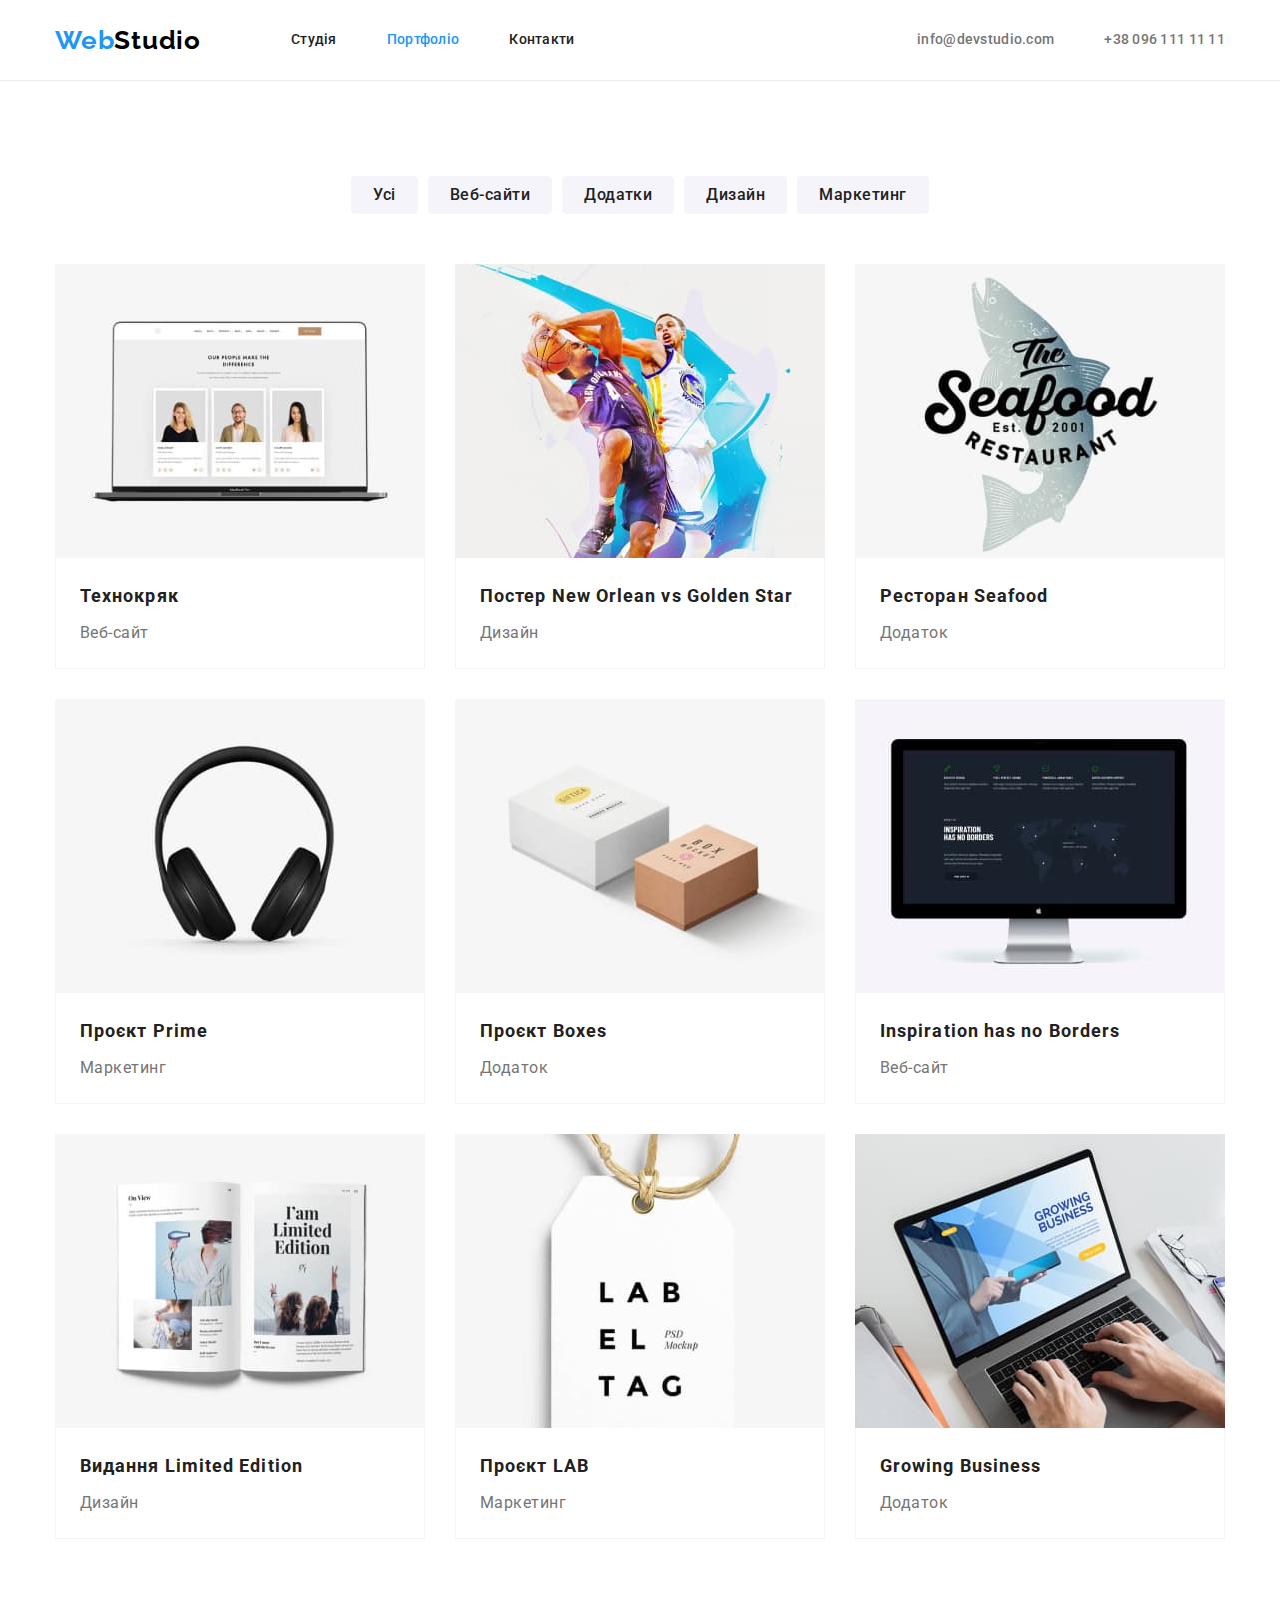
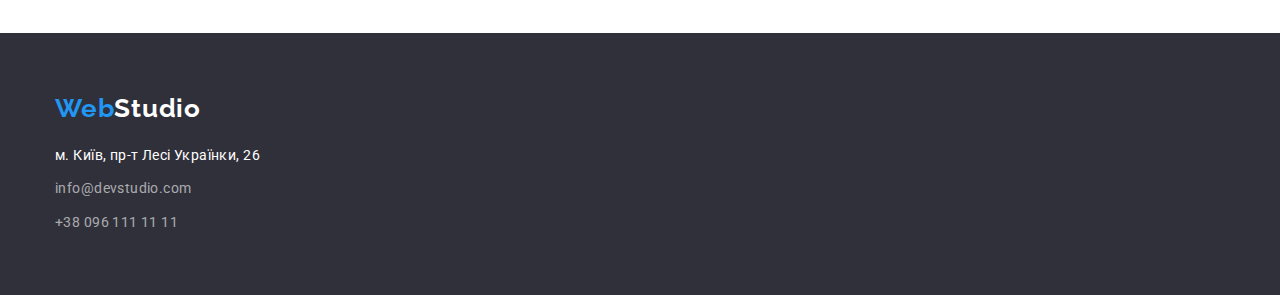
==== commit 75c702c2: "fix Flex-box" ====
--- a/portfolio.html
+++ b/portfolio.html
@@ -19,9 +19,10 @@
   </head>
   <body>
     <!-- Шапка сайта -->
-    <div class="header-berder-botoom">
-      <div class="container">
-        <header class="page-header">
+
+    <header>
+      <div class="header-berder-botoom">
+        <div class="container-header">
           <a class="site-name-head" href="./index.html"
             ><span class="color-name-site">Web</span>Studio
           </a>
@@ -40,9 +41,10 @@
             </li>
             <li><a class="header-cont-tel" href="tel:+380961111111">+38 096 111 11 11</a></li>
           </ul>
-        </header>
+        </div>
       </div>
-    </div>
+    </header>
+
     <!-- Уникальный контент страницы -->
     <main>
       <!-- Портфолио -->
--- a/css/styles.css
+++ b/css/styles.css
@@ -51,6 +51,17 @@
   padding: 0 15px;
 }
 
+.container-header {
+  width: 1200px;
+  margin: 0 auto;
+  padding: 0 15px;
+  display: flex;
+  flex-direction: row;
+  align-items: center;
+
+  background-color: var(--primary-white-color);
+}
+
 /* * {
   outline: 1px solid tomato;
 } */
@@ -61,15 +72,6 @@
   border-bottom: 1px solid var(--primary-border-bottom);
 }
 
-.page-header {
-  display: flex;
-  flex-direction: row;
-  align-items: center;
-  height: 80px;
-
-  background-color: var(--primary-white-color);
-}
-
 /* Имя сайта */
 
 .site-name-head {
@@ -103,6 +105,8 @@
 
 .link-nav {
   display: block;
+  padding-top: 32px;
+  padding-bottom: 32px;
   list-style: none;
   font-weight: 500;
   font-size: 14px;
@@ -135,6 +139,8 @@
 .header-cont-mail,
 .header-cont-tel {
   display: block;
+  padding-top: 32px;
+  padding-bottom: 32px;
   text-decoration: none;
   font-weight: 500;
   font-size: 14px;
@@ -154,16 +160,15 @@
 /* Уникальный контент страницы */
 
 .hero-section {
-  display: flex;
-  flex-direction: column;
-  justify-content: center;
-  align-items: center;
-  height: 600px;
-
+  padding-top: 200px;
+  padding-bottom: 200px;
+  text-align: center;
   background-color: var(--hero-bg-color);
 }
 
 .hero-title {
+  margin-left: auto;
+  margin-right: auto;
   width: 700px;
   font-weight: 900;
   font-size: 44px;
@@ -199,7 +204,8 @@
 /* Особености */
 
 .features-section {
-  margin-top: 90px;
+  padding-top: 94px;
+  padding-bottom: 94px;
 
   background-color: var(--primary-white-color);
 }
@@ -212,6 +218,10 @@
   gap: 30px;
 }
 
+.features-item {
+  flex-basis: 270px;
+}
+
 .features-title {
   margin-bottom: 10px;
   font-weight: 700;
@@ -233,8 +243,7 @@
 /* Чем мы занимаемся */
 
 .benefits-section {
-  margin-top: 90px;
-
+  padding-bottom: 94px;
   background-color: var(--primary-white-color);
 }
 
@@ -250,7 +259,6 @@
 
 .benefits-list {
   display: flex;
-  flex-direction: row;
   gap: 30px;
   margin-top: 50px;
   list-style: none;
@@ -262,10 +270,14 @@
 
 /* Наша команда */
 
+.box-team-description {
+  padding-top: 30px;
+  padding-bottom: 30px;
+}
+
 .team-section {
-  margin-top: 90px;
-  padding-top: 90px;
-  padding-bottom: 90px;
+  padding-top: 94px;
+  padding-bottom: 94px;
 
   background-color: var(--primary-bg-color);
 }
@@ -298,7 +310,7 @@
 }
 
 .team-photo {
-  margin-bottom: 30px;
+  display: block;
 }
 
 .team-name {
@@ -316,7 +328,6 @@
   font-size: 16px;
   line-height: 1.18;
   letter-spacing: 0.03em;
-  margin-bottom: 30px;
   text-align: center;
 
   color: var(--seondary-text-color);
@@ -375,7 +386,7 @@
 }
 
 .card-text {
-  max-width: 370px;
+  padding: 20px 24px;
   border: 1px solid var(--primary-bg-color);
   border-top-style: none;
 }
@@ -393,11 +404,8 @@
   font-size: 18px;
   line-height: 2;
   letter-spacing: 0.06em;
-  margin-left: 24px;
-  margin-right: 24px;
-  margin-bottom: 5px;
-  padding-top: 20px;
-
+
+  margin-bottom: 4px;
   color: var(--primary-text-color);
 }
 
@@ -405,9 +413,6 @@
   font-size: 16px;
   line-height: 1.87;
   letter-spacing: 0.03em;
-  margin-left: 24px;
-  margin-right: 24px;
-  margin-bottom: 20px;
 
   color: var(--seondary-text-color);
 }
@@ -459,6 +464,10 @@
   margin-bottom: 10px;
 }
 
+.item-footer:last-child {
+  margin-bottom: 0;
+}
+
 .footer-cont-mail,
 .footer-cont-tel {
   display: block;
